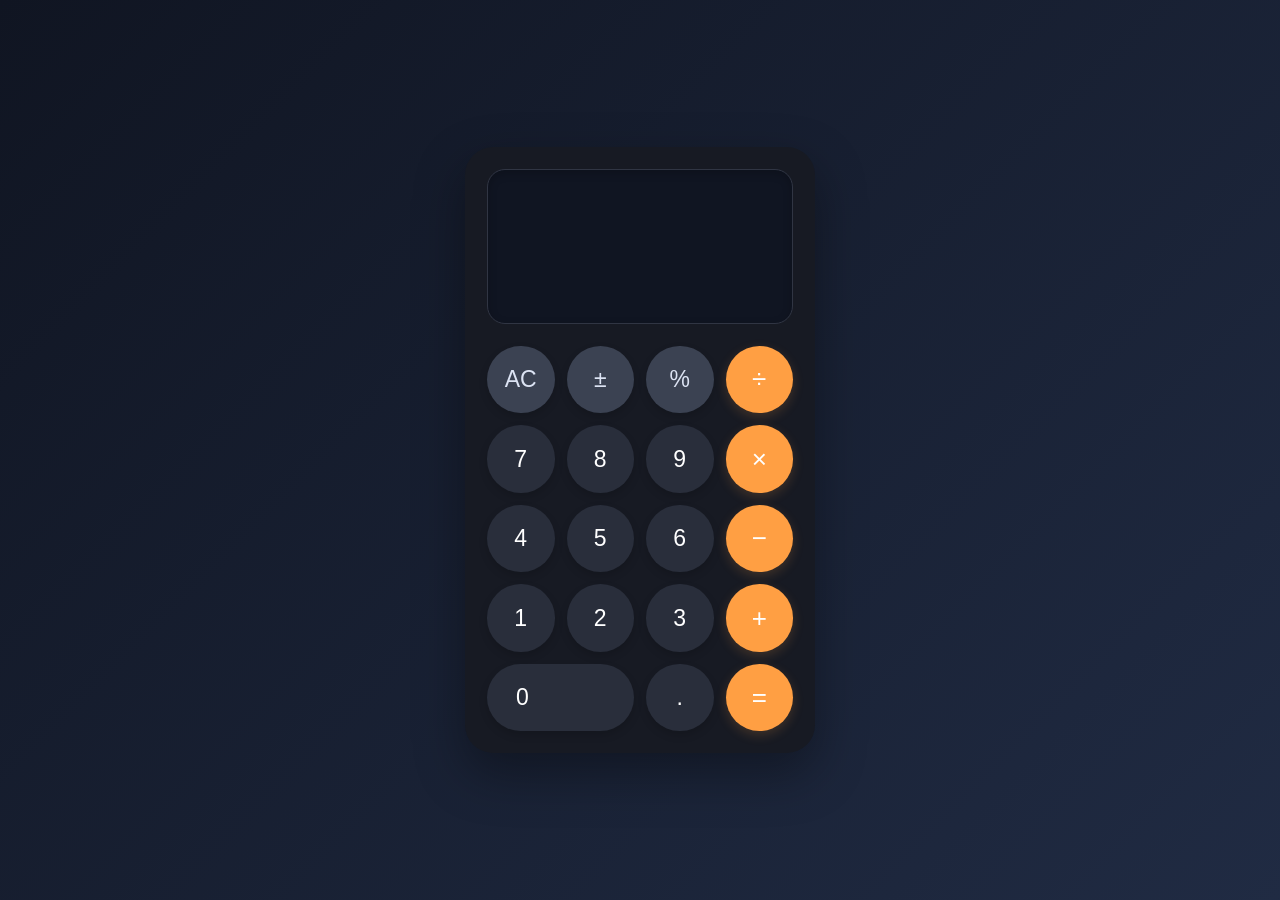
==== calculator interface/index.html @ 11cc424f "Add files via upload" ====
<!DOCTYPE html>
<html lang="en">
<head>
    <meta charset="UTF-8">
    <meta name="viewport" content="width=device-width, initial-scale=1.0">
    <title>Mobile Calculator | Hajra's Website</title>
    <link rel="stylesheet" href="style.css">
</head>

<body>

    <div class="calculator">

        <div class="display">
            <div class="previous-value"></div>
            <div class="current-value"></div>
        </div>

        <div class="buttons">

            <button class="btn utility" type="button">AC</button>
            <button class="btn utility" type="button">±</button>
            <button class="btn utility" type="button">%</button>
            <button class="btn operator" type="button">÷</button>

            <button class="btn" type="button">7</button>
            <button class="btn" type="button">8</button>
            <button class="btn" type="button">9</button>
            <button class="btn operator" type="button">×</button>

            <button class="btn" type="button">4</button>
            <button class="btn" type="button">5</button>
            <button class="btn" type="button">6</button>
            <button class="btn operator" type="button">−</button>

            <button class="btn" type="button">1</button>
            <button class="btn" type="button">2</button>
            <button class="btn" type="button">3</button>
            <button class="btn operator" type="button">+</button>

            <button class="btn zero" type="button">0</button>
            <button class="btn" type="button">.</button>
            <button class="btn operator" type="button">=</button>

        </div>

    </div>

</body>
</html>
---- calculator interface/style.css ----
* {
    margin: 0;
    padding: 0;
    box-sizing: border-box;
}

body {
    min-height: 100vh;
    display: flex;
    justify-content: center;
    align-items: center;
    background: linear-gradient(135deg, #101522, #202b43);
    font-family: Arial, sans-serif;
    padding: 20px;
}

.calculator {
    width: 100%;
    max-width: 350px;
    background: #171a23;
    border-radius: 28px;
    padding: 22px;
    box-shadow: 0 20px 50px rgba(0, 0, 0, 0.35);
}

/* Separate empty display screen */
.display {
    height: 155px;
    width: 100%;
    background: #101522;
    border: 1px solid #303543;
    border-radius: 18px;
    display: flex;
    flex-direction: column;
    justify-content: flex-end;
    align-items: flex-end;
    padding: 18px;
    margin-bottom: 22px;
    overflow: hidden;
    box-shadow: inset 0 3px 10px rgba(0, 0, 0, 0.2);
}

.previous-value {
    color: #858c9e;
    font-size: 18px;
    margin-bottom: 12px;
}

.current-value {
    color: #ffffff;
    font-size: 48px;
    font-weight: 300;
    white-space: nowrap;
}

/* Calculator buttons */
.buttons {
    display: grid;
    grid-template-columns: repeat(4, minmax(0, 1fr));
    gap: 12px;
}

.btn {
    width: 100%;
    aspect-ratio: 1 / 1;
    border: none;
    border-radius: 50%;
    background: #292e3b;
    color: #ffffff;
    font-size: 23px;
    font-weight: 500;
    cursor: pointer;
    box-shadow: 0 4px 8px rgba(0, 0, 0, 0.15);
    transition: transform 0.15s, filter 0.15s;
}

.btn:hover {
    filter: brightness(1.2);
    transform: scale(1.04);
}

.btn:active {
    transform: scale(0.94);
}

/* Utility buttons */
.utility {
    background: #3b4252;
    color: #dce3f3;
}

/* Orange operator buttons */
.operator {
    background: #ff9f43;
    color: #ffffff;
    font-size: 26px;
    box-shadow: 0 4px 12px rgba(255, 159, 67, 0.18);
}

/* Wide zero button */
.zero {
    grid-column: span 2;
    aspect-ratio: auto;
    border-radius: 40px;
    text-align: left;
    padding-left: 29px;
}

/* Responsive design */
@media (max-width: 380px) {
    .calculator {
        padding: 18px;
        border-radius: 25px;
    }

    .display {
        height: 140px;
    }

    .buttons {
        gap: 9px;
    }

    .btn {
        font-size: 20px;
    }

    .operator {
        font-size: 24px;
    }
}
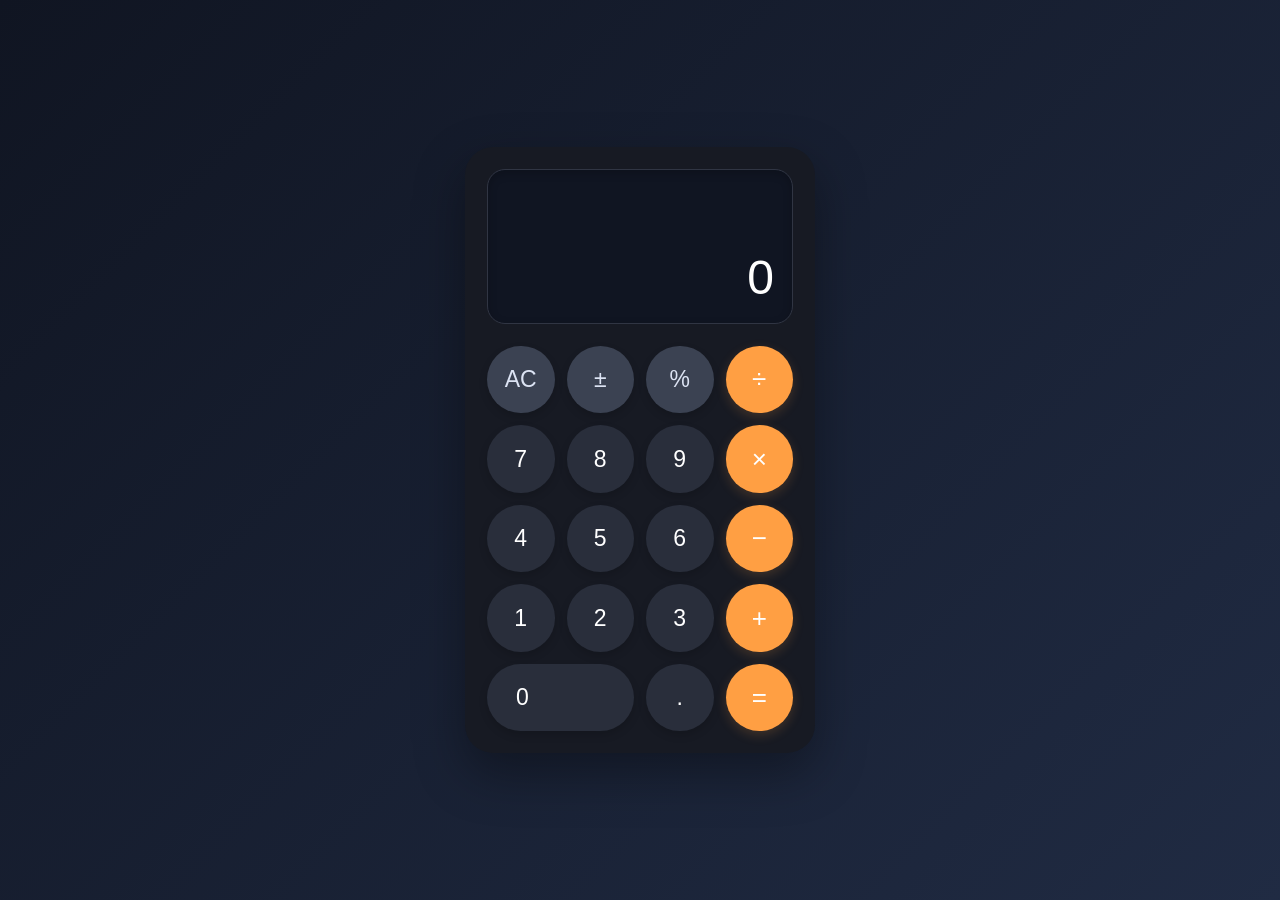
==== commit c6277586: "Add files via upload" ====
--- a/calculator interface/index.html
+++ b/calculator interface/index.html
@@ -6,6 +6,7 @@
     <meta name="viewport" content="width=device-width, initial-scale=1.0">
     <title>Mobile Calculator | Hajra's Website</title>
     <link rel="stylesheet" href="style.css">
+    <script src="script.js" defer></script>
 </head>
 
 <body>
@@ -13,35 +14,35 @@
     <div class="calculator">
 
         <div class="display">
-            <div class="previous-value"></div>
-            <div class="current-value"></div>
+            <div class="previous-value" id="previousValue"></div>
+            <div class="current-value" id="currentValue">0</div>
         </div>
 
         <div class="buttons">
 
-            <button class="btn utility" type="button">AC</button>
-            <button class="btn utility" type="button">±</button>
-            <button class="btn utility" type="button">%</button>
-            <button class="btn operator" type="button">÷</button>
+            <button class="btn utility" type="button" data-action="clear">AC</button>
+            <button class="btn utility" type="button" data-action="sign">±</button>
+            <button class="btn utility" type="button" data-action="percent">%</button>
+            <button class="btn operator" type="button" data-action="operator" data-operator="/">÷</button>
 
-            <button class="btn" type="button">7</button>
-            <button class="btn" type="button">8</button>
-            <button class="btn" type="button">9</button>
-            <button class="btn operator" type="button">×</button>
+            <button class="btn" type="button" data-number="7">7</button>
+            <button class="btn" type="button" data-number="8">8</button>
+            <button class="btn" type="button" data-number="9">9</button>
+            <button class="btn operator" type="button" data-action="operator" data-operator="*">×</button>
 
-            <button class="btn" type="button">4</button>
-            <button class="btn" type="button">5</button>
-            <button class="btn" type="button">6</button>
-            <button class="btn operator" type="button">−</button>
+            <button class="btn" type="button" data-number="4">4</button>
+            <button class="btn" type="button" data-number="5">5</button>
+            <button class="btn" type="button" data-number="6">6</button>
+            <button class="btn operator" type="button" data-action="operator" data-operator="-">−</button>
 
-            <button class="btn" type="button">1</button>
-            <button class="btn" type="button">2</button>
-            <button class="btn" type="button">3</button>
-            <button class="btn operator" type="button">+</button>
+            <button class="btn" type="button" data-number="1">1</button>
+            <button class="btn" type="button" data-number="2">2</button>
+            <button class="btn" type="button" data-number="3">3</button>
+            <button class="btn operator" type="button" data-action="operator" data-operator="+">+</button>
 
-            <button class="btn zero" type="button">0</button>
-            <button class="btn" type="button">.</button>
-            <button class="btn operator" type="button">=</button>
+            <button class="btn zero" type="button" data-number="0">0</button>
+            <button class="btn" type="button" data-action="decimal">.</button>
+            <button class="btn operator" type="button" data-action="equals">=</button>
 
         </div>
 
